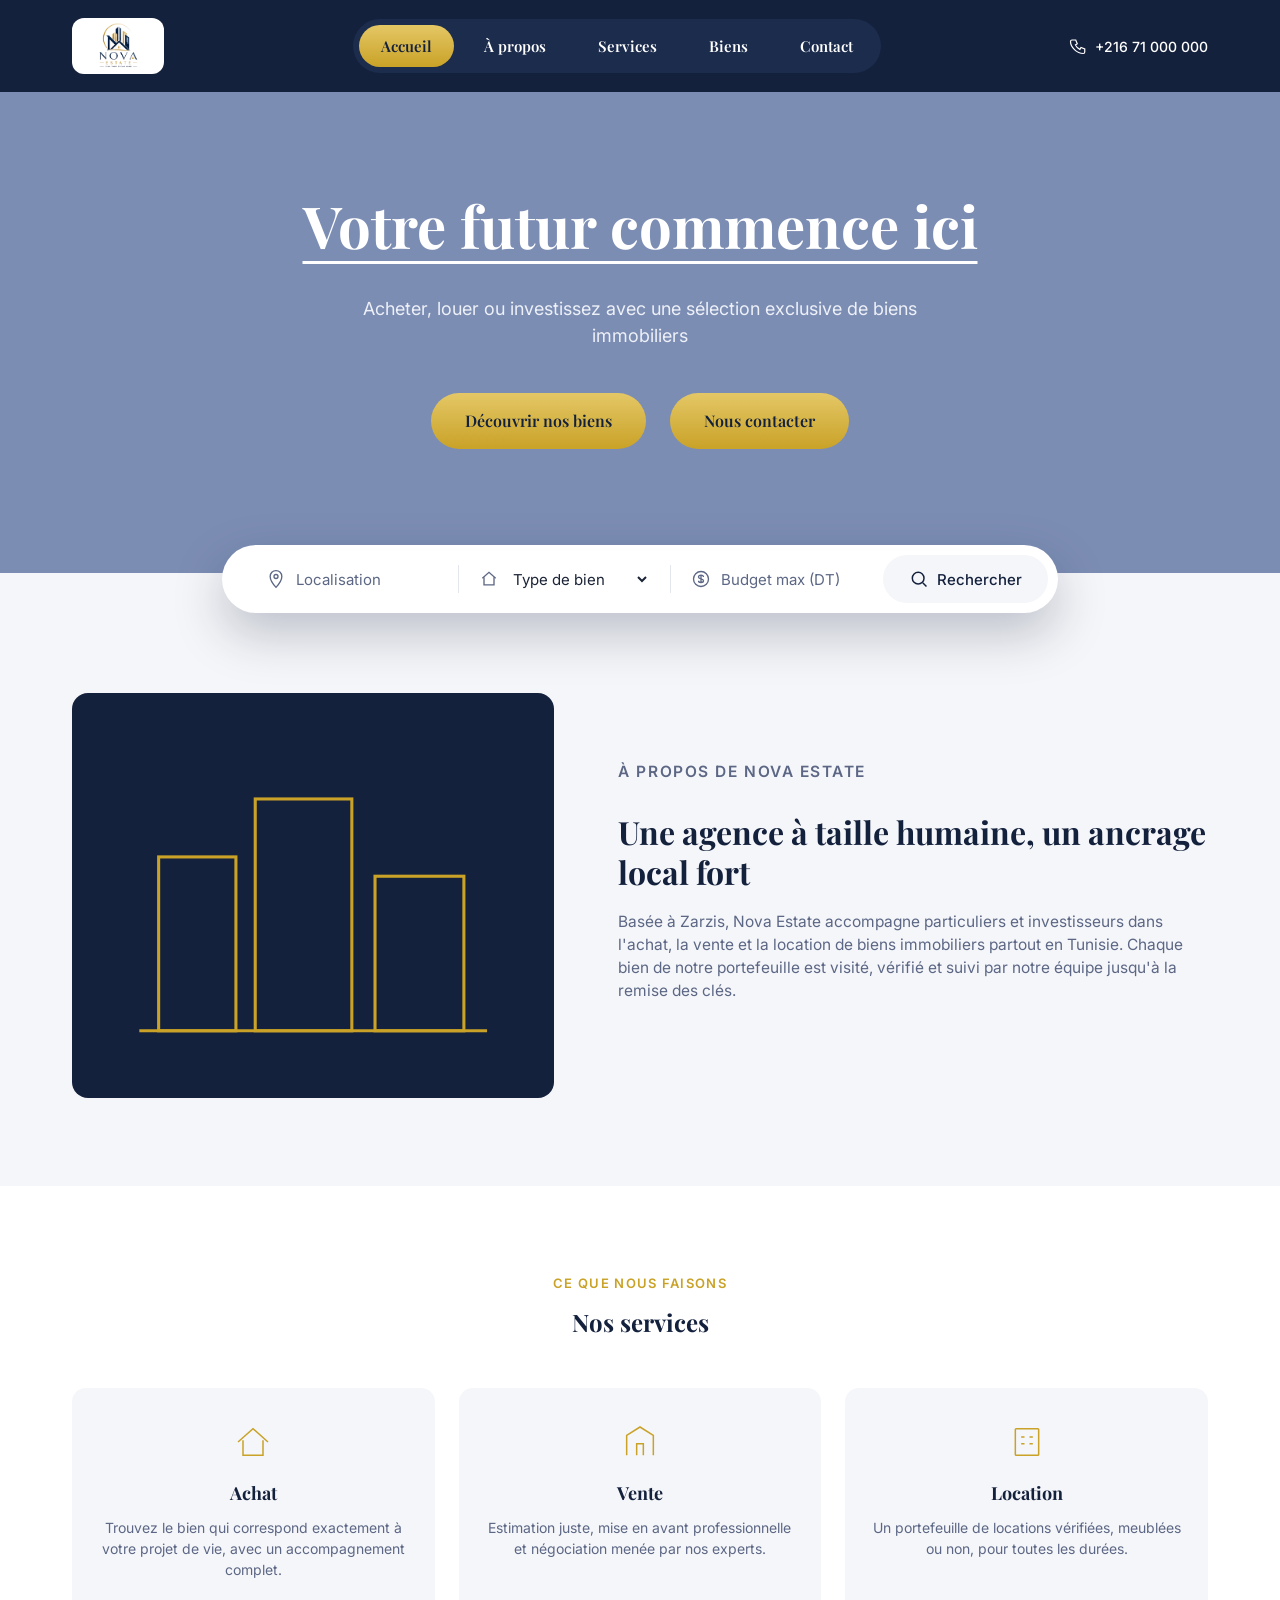
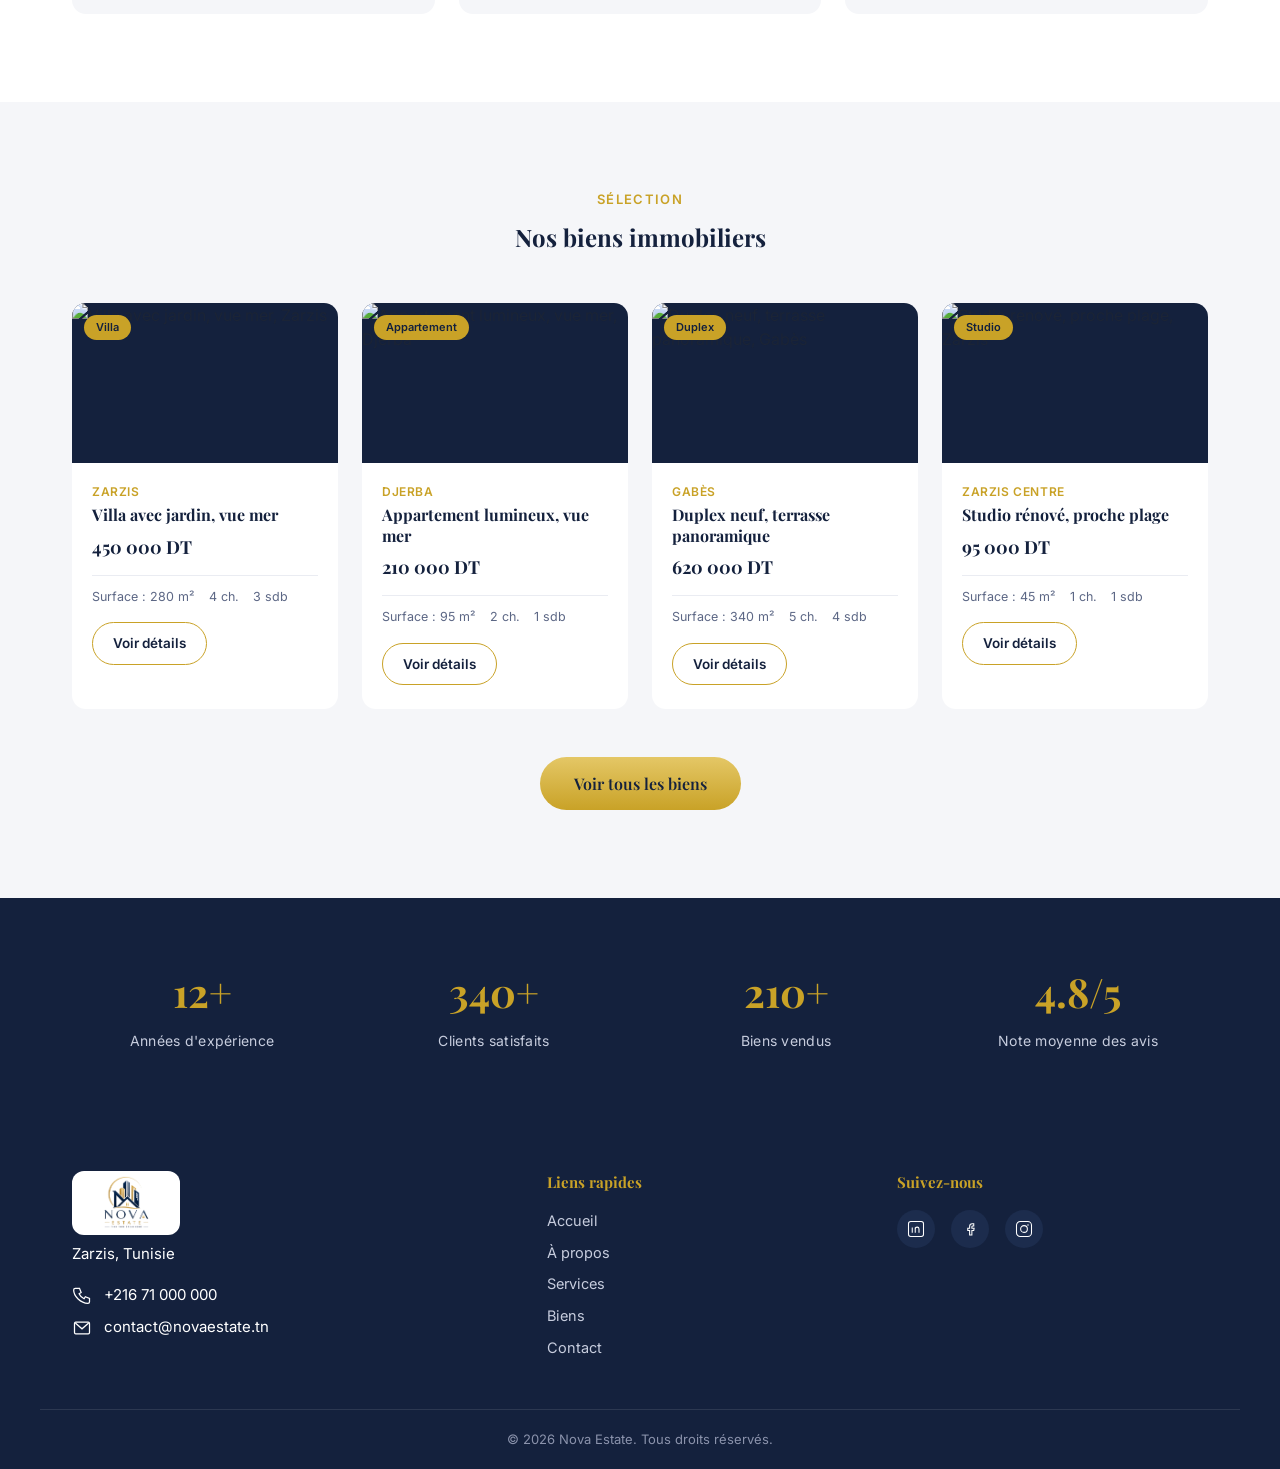
==== Accueil/index.html @ 4ec55966 "Update Nova Estate pages" ====
<!DOCTYPE html>
<html lang="fr">
  <head>
    <meta charset="UTF-8">
    <meta name="viewport" content="width=device-width, initial-scale=1.0">
    <title>Nova Estate — Votre futur commence ici</title>     <link rel="preconnect" href="https://fonts.googleapis.com">
    <link rel="preconnect" href="https://fonts.gstatic.com" crossorigin>
    <link href="https://fonts.googleapis.com/css2?family=Playfair+Display:wght@500;600;700&family=Inter:wght@400;500;600&display=swap" rel="stylesheet">
    <link rel="stylesheet" href="style.css">
  </head>
  <body>
    <header class="site-header">
      <div class="wrap header-row">
        <a href="#accueil" class="logo">
          <img src="/Nos-biens/LOGO/image.png" alt="Nova Estate" class="logo-img">
        </a>
        <nav class="main-nav" id="main-nav">
          <a href="#accueil" class="nav-link active">Accueil</a>
          <a href="#apropos" class="nav-link">À propos</a>
          <a href="#services" class="nav-link">Services</a>
          <a href="#biens" class="nav-link">Biens</a>
          <a href="#contact" class="nav-link">Contact</a>
        </nav>
        <div class="header-actions">
          <a href="tel:+21671000000" class="header-phone">
            <svg viewBox="0 0 24 24" class="phone-icon"><path d="M5 4h4l2 5-2.5 1.5a12 12 0 0 0 6 6L16 14l5 2v4a2 2 0 0 1-2 2C10.5 22 2 13.5 2 6a2 2 0 0 1 2-2Z" fill="none" stroke="currentColor" stroke-width="1.6"/></svg>
            <span>+216 71 000 000</span>
          </a>
          <button class="hamburger" id="hamburger" aria-label="Ouvrir le menu" aria-expanded="false" aria-controls="main-nav">
            <span></span>
            <span></span>
            <span></span>
          </button>
        </div>
      </div>
    </header>
    <section class="hero" id="accueil">
      <div class="wrap hero-content">
        <h1>Votre futur commence ici</h1>
        <p class="hero-sub">Acheter, louer ou investissez avec une sélection exclusive de biens immobiliers</p>
        <div class="hero-buttons">
          <a href="#biens" class="btn btn-gold">Découvrir nos biens</a>
          <a href="#contact" class="btn btn-gold">Nous contacter</a>
        </div>
        <form class="search-bar" aria-label="Recherche de bien" id="search-form">
          <div class="search-field">
            <svg viewBox="0 0 24 24" class="search-icon"><path d="M12 2C8 2 5 5 5 9c0 5.5 7 13 7 13s7-7.5 7-13c0-4-3-7-7-7z" fill="none" stroke="currentColor" stroke-width="1.6"/><circle cx="12" cy="9" r="2.4" fill="none" stroke="currentColor" stroke-width="1.6"/></svg>
            <input type="text" id="search-location" placeholder="Localisation">
          </div>
          <div class="search-divider"></div>
          <div class="search-field">
            <svg viewBox="0 0 24 24" class="search-icon"><path d="M4 11 12 4l8 7" fill="none" stroke="currentColor" stroke-width="1.6"/><path d="M6 10v9h12v-9" fill="none" stroke="currentColor" stroke-width="1.6"/></svg>
            <select id="search-type" aria-label="Type se bien">
              <option value="">Type de bien</option>
              <option value="Villa">Villa</option>
              <option value="Appartement">Appartement</option>
              <option value="Duplex">Duplex</option>
              <option value="Studio">Studio</option>
            </select>
          </div>
          <div class="search-divider"></div>
          <div class="search-field">
            <svg viewBox="0 0 24 24" class="search-icon"><circle cx="12" cy="12" r="9" fill="none" stroke="currentColor" stroke-width="1.6"/><path d="M12 7v10M15 9.5c0-1.4-1.3-2.2-3-2.2s-3 .9-3 2.2c0 3 6 1.6 6 4.6 0 1.4-1.4 2.2-3 2.2s-3-.9-3-2.2" fill="none" stroke="currentColor" stroke-width="1.6"/></svg>
            <input type="number" id="search-budget" placeholder="Budget max (DT)">
          </div>
          <button type="submit" class="search-submit" aria-label="Rechercher">
            <svg viewBox="0 0 24 24" class="search-icon"><circle cx="11" cy="11" r="7" fill="none" stroke="currentColor" stroke-width="1.8"/><line x1="21" y1="21" x2="16.5" y2="16.5" stroke="currentColor" stroke-width="1.8"/></svg>
            <span>Rechercher</span>
          </button>
        </form>
      </div>
    </section>
    <section class="about" id="apropos">
      <div class="wrap about-grid">
        <div class="about-visual">
          <svg viewBox="0 0 200 160" class="about-illustration">
            <rect x="20" y="60" width="40" height="90" fill="none" stroke="#C9A227" stroke-width="1.6"/>
            <rect x="70" y="30" width="50" height="120" fill="none" stroke="#C9A227" stroke-width="1.6"/>
            <rect x="132" y="70" width="46" height="80" fill="none" stroke="#C9A227" stroke-width="1.6"/>
            <line x1="10" y1="150" x2="190" y2="150" stroke="#C9A227" stroke-width="1.6"/>
          </svg>
        </div>
        <div class="about-text">
          <p class="eyebrow">À propos de Nova Estate</p>
          <h2>Une agence à taille humaine, un ancrage local fort</h2>
          <p>Basée à Zarzis, Nova Estate accompagne particuliers et investisseurs dans l'achat, la vente et la location de biens immobiliers partout en Tunisie. Chaque bien de notre portefeuille est visité, vérifié et suivi par notre équipe jusqu'à la remise des clés.</p>
        </div>
      </div>
    </section>
    <section class="services" id="services">
      <div class="wrap">
        <p class="eyebrow center">Ce que nous faisons</p>
        <h2 class="center">Nos services</h2>
        <div class="service-grid">
          <div class="service-card">
            <svg viewBox="0 0 48 48" class="service-icon"><path d="M6 24 24 8l18 16" fill="none" stroke="#C9A227" stroke-width="1.8"/><path d="M12 22v18h24V22" fill="none" stroke="#C9A227" stroke-width="1.8"/></svg>
            <h3>Achat</h3>
            <p>Trouvez le bien qui correspond exactement à votre projet de vie, avec un accompagnement complet.</p>
          </div>
          <div class="service-card">
            <svg viewBox="0 0 48 48" class="service-icon"><path d="M8 40V16l16-10 16 10v24" fill="none" stroke="#C9A227" stroke-width="1.8"/><path d="M20 40V26h8v14" fill="none" stroke="#C9A227" stroke-width="1.8"/></svg>
            <h3>Vente</h3>
            <p>Estimation juste, mise en avant professionnelle et négociation menée par nos experts.</p>
          </div>
          <div class="service-card">
            <svg viewBox="0 0 48 48" class="service-icon"><rect x="10" y="8" width="28" height="32" rx="1" fill="none" stroke="#C9A227" stroke-width="1.8"/><path d="M17 18h4M27 18h4M17 26h4M27 26h4" stroke="#C9A227" stroke-width="1.8"/></svg>
            <h3>Location</h3>
            <p>Un portefeuille de locations vérifiées, meublées ou non, pour toutes les durées.</p>
          </div>
        </div>
      </div>
    </section>
    <section class="listings" id="biens">
      <div class="wrap">
        <p class="eyebrow center">Sélection</p>
        <h2 class="center">Nos biens immobiliers</h2>
        <div class="listing-grid">
          <article class="property-card" data-location="zarzis" data-type="Villa" data-price="450000">
            <div class="property-visual">
              <img src="https://images.unsplash.com/photo-1580587771525-78b9dba3b914?q=80&w=1200&auto=format&fit=crop" alt="Villa avec jardin, vue mer, Zarzis" class="property-photo">
              <span class="property-tag">Villa</span>
            </div>
            <div class="property-body">
              <p class="property-loc">Zarzis</p>
              <h3>Villa avec jardin, vue mer</h3>
              <p class="property-price">450 000 DT</p>
              <ul class="spec-row">
                <li>Surface : 280 m²</li><li>4 ch.</li><li>3 sdb</li>
              </ul>
              <a href="#" class="btn btn-outline-gold">Voir détails</a>
            </div>
          </article>
          <article class="property-card" data-location="djerba" data-type="Appartement" data-price="210000">
            <div class="property-visual">
              <img src="https://images.unsplash.com/photo-1502672260266-1c1ef2d93688?q=80&w=1200&auto=format&fit=crop" alt="Appartement lumineux, vue mer, Djerba" class="property-photo">
              <span class="property-tag">Appartement</span>
            </div>
            <div class="property-body">
              <p class="property-loc">Djerba</p>
              <h3>Appartement lumineux, vue mer</h3>
              <p class="property-price">210 000 DT</p>
              <ul class="spec-row">
                <li>Surface : 95 m²</li><li>2 ch.</li><li>1 sdb</li>
              </ul>
              <a href="#" class="btn btn-outline-gold">Voir détails</a>
            </div>
          </article>
          <article class="property-card" data-location="gabes" data-type="Duplex" data-price="620000">
            <div class="property-visual">
              <img src="https://images.unsplash.com/photo-1600585154340-be6161a56a0c?q=80&w=1200&auto=format&fit=crop" alt="Duplex neuf, terrasse panoramique, Gabès" class="property-photo">
              <span class="property-tag">Duplex</span>
            </div>
            <div class="property-body">
              <p class="property-loc">Gabès</p>
              <h3>Duplex neuf, terrasse panoramique</h3>
              <p class="property-price">620 000 DT</p>
              <ul class="spec-row">
                <li>Surface : 340 m²</li><li>5 ch.</li><li>4 sdb</li>
              </ul>
              <a href="#" class="btn btn-outline-gold">Voir détails</a>
            </div>
          </article>
          <article class="property-card" data-location="zarzis centre" data-type="Studio" data-price="95000">
            <div class="property-visual">
              <img src="https://images.unsplash.com/photo-1522708323590-d24dbb6b0267?q=80&w=1200&auto=format&fit=crop" alt="Studio rénové, proche plage, Zarzis" class="property-photo">
              <span class="property-tag">Studio</span>
            </div>
            <div class="property-body">
              <p class="property-loc">Zarzis Centre</p>
              <h3>Studio rénové, proche plage</h3>
              <p class="property-price">95 000 DT</p>
              <ul class="spec-row">
                <li>Surface : 45 m²</li><li>1 ch.</li><li>1 sdb</li>
              </ul>
              <a href="#" class="btn btn-outline-gold">Voir détails</a>
            </div>
          </article>
      </div>
        <p class="no-results" id="no-results" hidden>Aucun bien ne correspond à votre recherche. Essayez d'élargir vos critères.</p>
        <div class="listing-cta">
          <button class="btn btn-gold" onclick="window.location.href='../Nos-biens/biens.html'">Voir tous les biens</button>
        </div>
      </div>
    </section>
    <section class="stats">
      <div class="wrap stats-grid">
        <div class="stat-item">
          <strong>12+</strong>
          <span>Années d'expérience</span>
        </div>
        <div class="stat-item">
          <strong>340+</strong>
          <span>Clients satisfaits</span>
        </div>
        <div class="stat-item">
          <strong>210+</strong>
          <span>Biens vendus</span>
        </div>
        <div class="stat-item">
          <strong>4.8/5</strong>
          <span>Note moyenne des avis</span>
        </div>
      </div>
    </section>
    <footer class="site-footer" id="contact">
      <div class="wrap footer-grid">
        <div class="footer-brand">
          <img src="/Nos-biens/LOGO/image.png" alt="Nova Estate" class="footer-logo-img">
          <p>Zarzis, Tunisie</p>
          <div class="contact-line">
            <svg viewBox="0 0 24 24" class="contact-icon"><path d="M5 4h4l2 5-2.5 1.5a12 12 0 0 0 6 6L16 14l5 2v4a2 2 0 0 1-2 2C10.5 22 2 13.5 2 6a2 2 0 0 1 2-2Z" fill="none" stroke="currentColor" stroke-width="1.5"/></svg>
            <span>+216 71 000 000</span>
          </div>
          <div class="contact-line">
            <svg viewBox="0 0 24 24" class="contact-icon"><rect x="3" y="5" width="18" height="14" rx="1.5" fill="none" stroke="currentColor" stroke-width="1.5"/><path d="M4 6l8 7 8-7" fill="none" stroke="currentColor" stroke-width="1.5"/></svg>
            <span>contact@novaestate.tn</span>
          </div>
        </div>
        <div class="footer-col">
          <h4>Liens rapides</h4>
          <a href="#accueil">Accueil</a>
          <a href="#apropos">À propos</a>
          <a href="#services">Services</a>
          <a href="#biens">Biens</a>
          <a href="#contact">Contact</a>
        </div>
        <div class="footer-col">
          <h4>Suivez-nous</h4>
          <div class="footer-social">
            <a href="#" aria-label="LinkedIn">
              <svg viewBox="0 0 24 24"><rect x="2" y="2" width="20" height="20" rx="3" fill="none" stroke="currentColor" stroke-width="1.4"/><path d="M7 10v7M7 7v.01M11 17v-7M11 12c0-1.7 1.3-2.5 2.5-2.5S16 10.3 16 12v5" fill="none" stroke="currentColor" stroke-width="1.4"/></svg>
            </a>
            <a href="#" aria-label="Facebook">
              <svg viewBox="0 0 24 24"><path d="M15 8h2V5h-2c-2 0-3.5 1.5-3.5 3.5V11H9v3h2.5v6h3v-6H17l.5-3h-3V9c0-.6.4-1 1-1Z" fill="none" stroke="currentColor" stroke-width="1.4"/></svg>
            </a>
            <a href="#" aria-label="Instagram">
            <svg viewBox="0 0 24 24"><rect x="2" y="2" width="20" height="20" rx="5" fill="none" stroke="currentColor" stroke-width="1.4"/><circle cx="12" cy="12" r="4.5" fill="none" stroke="currentColor" stroke-width="1.4"/><circle cx="17.3" cy="6.7" r="1" fill="currentColor"/></svg>
            </a>
          </div>
        </div>
      </div>
      <div class="wrap footer-bottom">
        <p>© 2026 Nova Estate. Tous droits réservés.</p>
      </div>
    </footer>
    <script src="script.js"></script>
  </body>
</html>
---- Accueil/style.css ----
:root {
  --navy: #14213D;
  --navy-soft: #1C2C4D;
  --slate-blue: #7C8DB4;
  --slate-blue-deep: #6D7EA6;
  --gold: #C9A227;
  --gold-light: #E4C766;
  --white: #FFFFFF;
  --paper: #F5F6F9;
  --ink: #1B2436;
  --muted: #5C6785;
 
  --font-display: 'Playfair Display', serif;
  --font-body: 'Inter', sans-serif;
 
  --wrap: 1200px;
}
 
* { box-sizing: border-box; margin: 0; padding: 0; }
html { scroll-behavior: smooth; }
 
body {
  font-family: var(--font-body);
  color: var(--ink);
  background: var(--paper);
  line-height: 1.5;
  -webkit-font-smoothing: antialiased;
}
 
a { color: inherit; text-decoration: none; }
ul { list-style: none; }
img, svg { display: block; max-width: 100%; }
 
.wrap { max-width: var(--wrap); margin: 0 auto; padding: 0 32px; }
 
h1, h2, h3 { font-family: var(--font-display); color: var(--navy); }
 
.eyebrow {
  font-size: 13px;
  letter-spacing: 0.1em;
  text-transform: uppercase;
  color: var(--gold);
  font-weight: 600;
  margin-bottom: 10px;
}
.eyebrow.center, h2.center { text-align: center; }
h2.center { margin: 0 auto 48px; }
 
a:focus-visible, button:focus-visible, input:focus-visible {
  outline: 2px solid var(--gold);
  outline-offset: 3px;
}
 
@media (prefers-reduced-motion: reduce) {
  html { scroll-behavior: auto; }
  * { animation: none !important; transition: none !important; }
}
 
/* ============================================
   BUTTONS
   ============================================ */
.btn {
  display: inline-flex;
  align-items: center;
  justify-content: center;
  padding: 16px 34px;
  font-family: var(--font-display);
  font-weight: 600;
  font-size: 16px;
  border-radius: 999px;
  cursor: pointer;
  border: none;
  transition: transform 0.15s ease, box-shadow 0.15s ease;
}
 
.btn-gold {
  background: linear-gradient(180deg, var(--gold-light), var(--gold));
  color: var(--navy);
}
.btn-gold:hover {
  transform: translateY(-2px);
  box-shadow: 0 10px 24px rgba(201, 162, 39, 0.35);
}
 
.btn-outline-gold {
  display: inline-flex;
  align-items: center;
  justify-content: center;
  margin-top: 16px;
  padding: 10px 20px;
  font-family: var(--font-body);
  font-weight: 600;
  font-size: 13.5px;
  color: var(--navy);
  border: 1.5px solid var(--gold);
  border-radius: 999px;
  transition: background 0.15s ease, color 0.15s ease;
}
.btn-outline-gold:hover {
  background: var(--gold);
  color: var(--white);
}
 
/* ============================================
   HEADER
   ============================================ */
.site-header {
  background: var(--navy);
  padding: 18px 0;
}
 
.header-row {
  display: flex;
  align-items: center;
  justify-content: space-between;
  gap: 32px;
}
 
.logo { display: flex; align-items: center; gap: 12px; }
.logo-img {
  height: 56px;
  width: auto;
  display: block;
  background: var(--white);
  border-radius: 12px;
  padding: 4px 10px;
}
 
.main-nav {
  display: flex;
  align-items: center;
  gap: 8px;
  background: var(--navy-soft);
  border-radius: 999px;
  padding: 6px;
}
 
.nav-link {
  font-family: var(--font-display);
  font-weight: 600;
  font-size: 15px;
  color: var(--white);
  padding: 12px 22px;
  border-radius: 999px;
  text-align: center;
  line-height: 1.2;
  transition: background 0.15s ease, color 0.15s ease;
}
.nav-link:hover { background: rgba(255,255,255,0.08); }
.nav-link.active {
  background: linear-gradient(180deg, var(--gold-light), var(--gold));
  color: var(--navy);
}
 
.header-actions { display: flex; align-items: center; gap: 20px; }
 
.header-phone {
  display: flex;
  align-items: center;
  gap: 8px;
  color: var(--white);
  font-family: var(--font-body);
  font-weight: 500;
  font-size: 14px;
  white-space: nowrap;
}
.header-phone:hover { color: var(--gold-light); }
.phone-icon { width: 18px; height: 18px; flex-shrink: 0; }
 
.hamburger {
  display: none;
  flex-direction: column;
  justify-content: center;
  gap: 5px;
  width: 40px;
  height: 40px;
  background: var(--navy-soft);
  border: none;
  border-radius: 8px;
  cursor: pointer;
  padding: 0;
}
.hamburger span {
  display: block;
  width: 20px;
  height: 2px;
  background: var(--white);
  margin: 0 auto;
  transition: transform 0.2s ease, opacity 0.2s ease;
}
.hamburger.is-open span:nth-child(1) { transform: translateY(7px) rotate(45deg); }
.hamburger.is-open span:nth-child(2) { opacity: 0; }
.hamburger.is-open span:nth-child(3) { transform: translateY(-7px) rotate(-45deg); }
 
/* ============================================
   HERO
   ============================================ */
.hero {
  background: var(--slate-blue);
  padding: 90px 0 0;
}
 
.hero-content { text-align: center; max-width: 900px; margin: 0 auto; }
 
.hero h1 {
  font-size: clamp(34px, 5.4vw, 58px);
  font-weight: 700;
  color: var(--white);
  text-decoration: underline;
  text-decoration-thickness: 3px;
  text-underline-offset: 12px;
  margin-bottom: 26px;
}
 
.hero-sub {
  font-size: 18px;
  color: #EDF0F7;
  max-width: 620px;
  margin: 0 auto 44px;
}
 
.hero-buttons {
  display: flex;
  justify-content: center;
  gap: 24px;
  margin-bottom: 56px;
  flex-wrap: wrap;
}
 
.search-bar {
  background: var(--white);
  border-radius: 999px;
  display: flex;
  align-items: center;
  padding: 10px 10px 10px 30px;
  gap: 6px;
  box-shadow: 0 20px 50px rgba(20, 33, 61, 0.25);
  transform: translateY(40px);
  flex-wrap: wrap;
}
 
.search-field {
  display: flex;
  align-items: center;
  gap: 10px;
  flex: 1;
  min-width: 140px;
  padding: 10px 14px;
}
 
.search-icon { width: 20px; height: 20px; color: var(--muted); flex-shrink: 0; }
 
.search-field input {
  border: none;
  outline: none;
  font-family: var(--font-body);
  font-size: 15px;
  color: var(--ink);
  width: 100%;
  background: transparent;
}
.search-field input::placeholder { color: var(--muted); }
 
.search-divider { width: 1px; height: 28px; background: #E3E6ED; }
 
.search-field select {
  border: none;
  outline: none;
  font-family: var(--font-body);
  font-size: 15px;
  color: var(--ink);
  width: 100%;
  background: transparent;
  cursor: pointer;
}
 
.no-results {
  text-align: center;
  color: var(--muted);
  font-size: 15px;
  padding: 40px 0 8px;
}
 
.property-card.is-hidden { display: none; }
 
.search-submit {
  display: flex;
  align-items: center;
  gap: 8px;
  background: var(--paper);
  border: none;
  border-radius: 999px;
  padding: 14px 26px;
  font-family: var(--font-body);
  font-weight: 500;
  font-size: 15px;
  color: var(--navy);
  cursor: pointer;
  transition: background 0.15s ease;
}
.search-submit:hover { background: #E9EBF2; }
.search-submit .search-icon { color: var(--navy); }
 
/* ============================================
   A PROPOS
   ============================================ */
.about { padding: 120px 0 88px; background: var(--paper); }
 
.about-grid {
  display: grid;
  grid-template-columns: 0.9fr 1.1fr;
  gap: 64px;
  align-items: center;
}
 
.about-visual {
  background: var(--navy);
  border-radius: 16px;
  padding: 48px;
  display: flex;
  align-items: center;
  justify-content: center;
}
.about-illustration { width: 100%; }
 
.about-text h2 {
  font-size: clamp(24px, 3vw, 32px);
  margin-bottom: 18px;
  line-height: 1.25;
}
.about-text p { color: var(--muted); font-size: 15.5px; margin-bottom: 28px; }
 
.about-stats {
  display: flex;
  gap: 40px;
}
.about-stats div { display: flex; flex-direction: column; }
.about-stats strong {
  font-family: var(--font-display);
  font-size: 30px;
  color: var(--gold);
}
.about-stats span { font-size: 13px; color: var(--muted); }
 
/* ============================================
   SERVICES
   ============================================ */
.services { padding: 88px 0; background: var(--white); }
 
.service-grid {
  display: grid;
  grid-template-columns: repeat(3, 1fr);
  gap: 24px;
}
 
.service-card {
  background: var(--paper);
  border-radius: 14px;
  padding: 34px 26px;
  text-align: center;
  transition: transform 0.15s ease, box-shadow 0.15s ease;
}
.service-card:hover {
  transform: translateY(-4px);
  box-shadow: 0 16px 32px rgba(20,33,61,0.08);
}
.service-icon { width: 40px; height: 40px; margin: 0 auto 18px; }
.service-card h3 { font-size: 18px; margin-bottom: 10px; }
.service-card p { font-size: 14px; color: var(--muted); }
 
/* ============================================
   LISTINGS
   ============================================ */
.listings { padding: 88px 0; background: var(--paper); }
 
.listing-grid {
  display: grid;
  grid-template-columns: repeat(4, 1fr);
  gap: 24px;
}
 
.property-card {
  background: var(--white);
  border-radius: 14px;
  overflow: hidden;
  transition: transform 0.15s ease, box-shadow 0.15s ease;
}
.property-card:hover {
  transform: translateY(-4px);
  box-shadow: 0 16px 32px rgba(20,33,61,0.10);
}
 
.property-visual {
  position: relative;
  aspect-ratio: 5/3;
  background: var(--navy);
  display: flex;
  align-items: center;
  justify-content: center;
}
.property-photo {
  width: 100%;
  height: 100%;
  object-fit: cover;
}
 
.property-tag {
  position: absolute;
  top: 12px;
  left: 12px;
  background: var(--gold);
  color: var(--navy);
  font-size: 11px;
  font-weight: 600;
  padding: 4px 12px;
  border-radius: 999px;
}
 
.property-body { padding: 20px 20px 24px; }
.property-loc { font-size: 12px; color: var(--gold); font-weight: 600; letter-spacing: 0.05em; text-transform: uppercase; margin-bottom: 4px; }
.property-body h3 { font-size: 16px; margin-bottom: 8px; line-height: 1.3; }
.property-price { font-family: var(--font-display); font-size: 18px; color: var(--navy); font-weight: 700; margin-bottom: 14px; }
 
.spec-row { display: flex; gap: 14px; font-size: 12.5px; color: var(--muted); border-top: 1px solid #EAECF2; padding-top: 12px; }
 
.listing-cta { display: flex; justify-content: center; margin-top: 48px; }
 
/* ============================================
   STATISTIQUES
   ============================================ */
.stats { background: var(--navy); padding: 64px 0; }
 
.stats-grid {
  display: grid;
  grid-template-columns: repeat(4, 1fr);
  gap: 32px;
  text-align: center;
}
 
.stat-item { display: flex; flex-direction: column; gap: 8px; }
.stat-item strong {
  font-family: var(--font-display);
  font-size: 40px;
  font-weight: 700;
  color: var(--gold);
}
.stat-item span {
  font-size: 14px;
  color: #C7CDDE;
  letter-spacing: 0.02em;
}
 
/* ============================================
   FOOTER
   ============================================ */
.site-footer { background: var(--navy); padding-top: 56px; }
 
.footer-grid {
  display: grid;
  grid-template-columns: 1.4fr 1fr 1fr;
  gap: 40px;
  padding-bottom: 40px;
}
 
.footer-logo-img {
  height: 64px;
  width: auto;
  margin-bottom: 8px;
  background: var(--white);
  border-radius: 12px;
  padding: 4px 12px;
}
.footer-brand p { color: var(--white); font-size: 15px; margin: 6px 0 18px; }
.footer-brand .contact-line { margin-bottom: 10px; }
 
.footer-col h4 {
  font-family: var(--font-display);
  font-size: 15px;
  color: var(--gold);
  margin-bottom: 16px;
}
.footer-col a {
  display: block;
  color: #C7CDDE;
  font-size: 14.5px;
  margin-bottom: 10px;
  transition: color 0.15s ease;
}
.footer-col a:hover { color: var(--white); }
 
.footer-contact { display: flex; flex-direction: column; gap: 14px; }
.contact-line { display: flex; align-items: center; gap: 12px; color: var(--white); font-size: 15px; }
.contact-icon { width: 20px; height: 20px; color: var(--white); flex-shrink: 0; }
 
.footer-social { display: flex; gap: 16px; }
.footer-social a {
  width: 38px; height: 38px;
  border-radius: 50%;
  background: var(--navy-soft);
  display: flex;
  align-items: center;
  justify-content: center;
  color: var(--white);
  transition: background 0.15s ease;
  margin-bottom: 0;
}
.footer-social a:hover { background: var(--gold); color: var(--navy); }
.footer-social svg { width: 18px; height: 18px; }
 
.footer-bottom {
  border-top: 1px solid rgba(255,255,255,0.1);
  padding: 20px 32px;
  text-align: center;
}
.footer-bottom p { color: #8B93AC; font-size: 13px; }
 
/* ============================================
   RESPONSIVE
   ============================================ */
@media (max-width: 960px) {
  .header-row { flex-wrap: wrap; }
  .hamburger { display: flex; }
  .main-nav {
    order: 3;
    flex-basis: 100%;
    flex-direction: column;
    align-items: stretch;
    gap: 4px;
    max-height: 0;
    overflow: hidden;
    padding: 0;
    margin-top: 0;
    opacity: 0;
    transition: max-height 0.25s ease, opacity 0.2s ease, padding 0.25s ease, margin 0.25s ease;
  }
  .main-nav.is-open {
    max-height: 400px;
    opacity: 1;
    padding: 10px;
    margin-top: 14px;
  }
  .nav-link { text-align: left; }
  .search-bar { flex-direction: column; align-items: stretch; border-radius: 20px; padding: 16px; }
  .search-divider { display: none; }
  .search-submit { justify-content: center; }
  .about-grid { grid-template-columns: 1fr; }
  .service-grid { grid-template-columns: repeat(2, 1fr); }
  .listing-grid { grid-template-columns: repeat(2, 1fr); }
  .stats-grid { grid-template-columns: repeat(2, 1fr); }
  .footer-grid { grid-template-columns: 1fr 1fr; }
}
 
@media (max-width: 560px) {
  .wrap { padding: 0 20px; }
  .header-phone span { display: none; }
  .service-grid { grid-template-columns: 1fr; }
  .listing-grid { grid-template-columns: 1fr; }
  .stats-grid { grid-template-columns: 1fr 1fr; gap: 24px; }
  .footer-grid { grid-template-columns: 1fr; }
  .hero-buttons { flex-direction: column; align-items: center; }
}
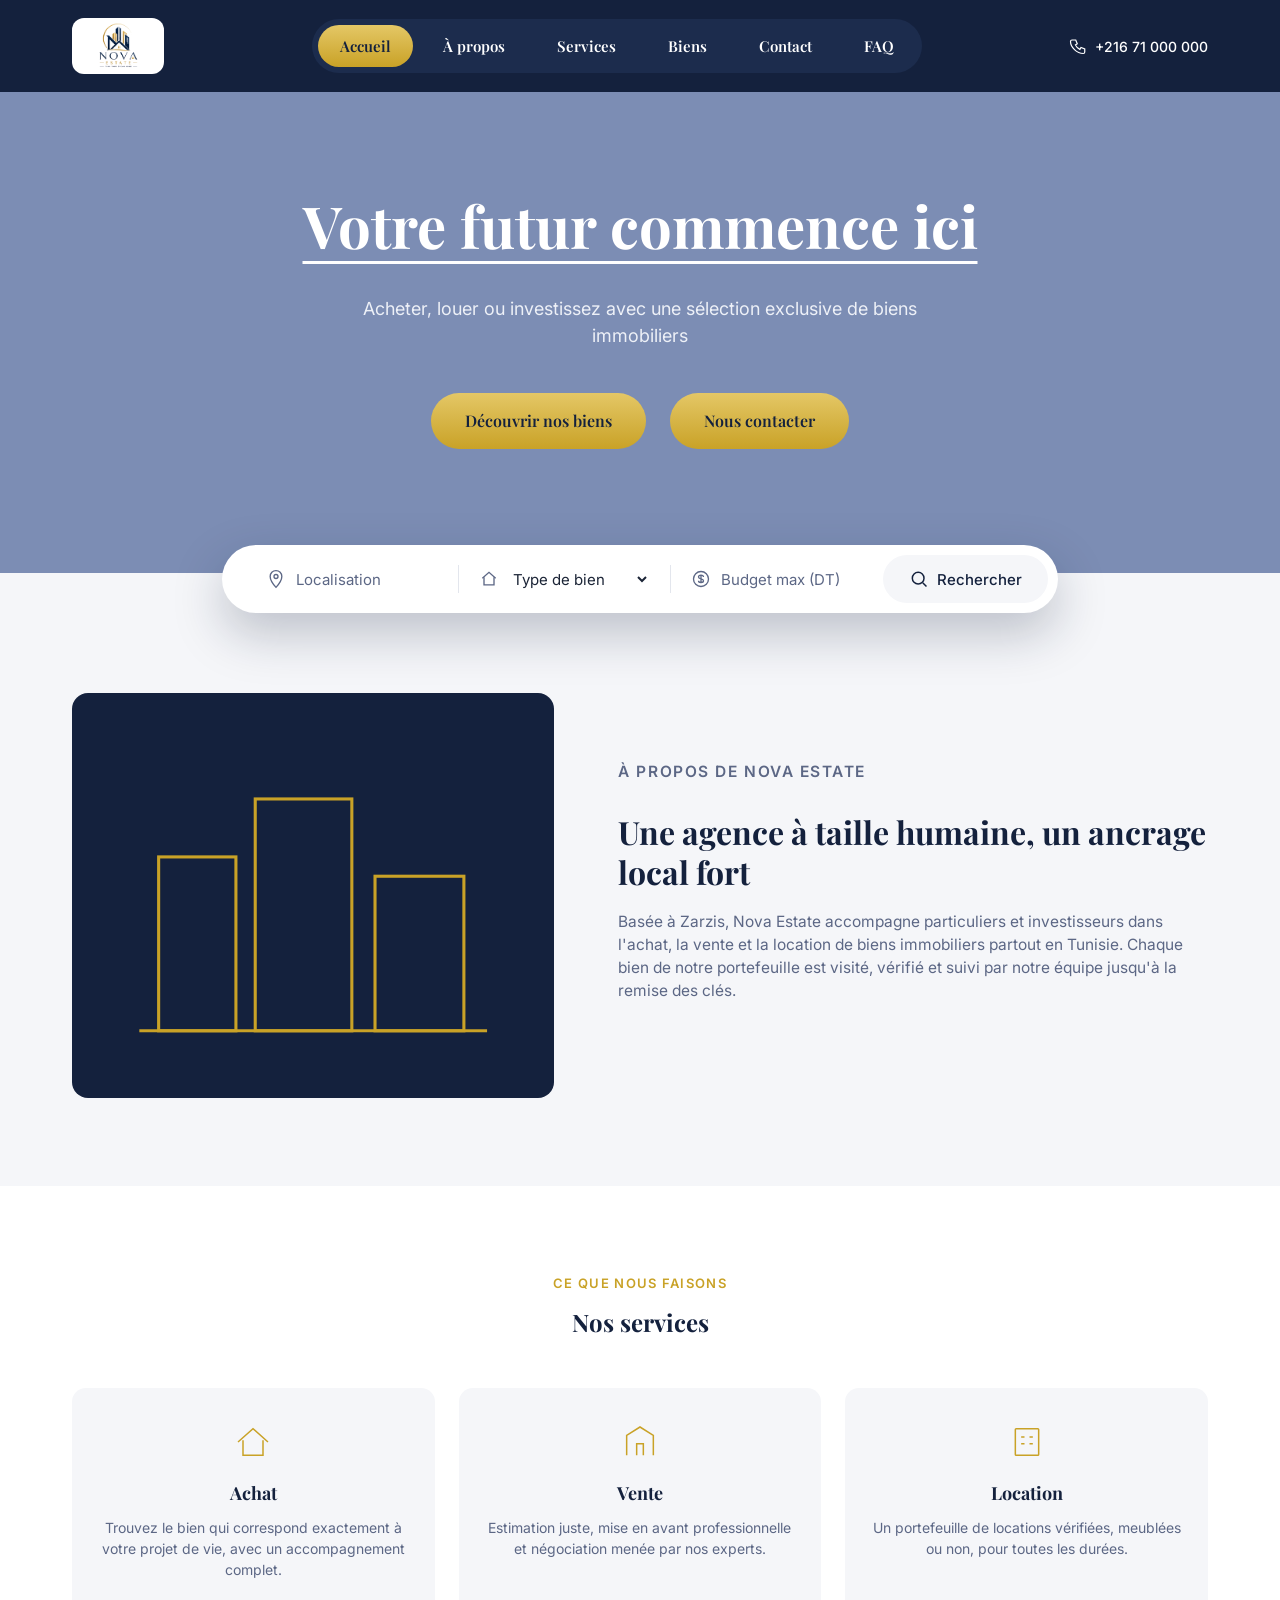
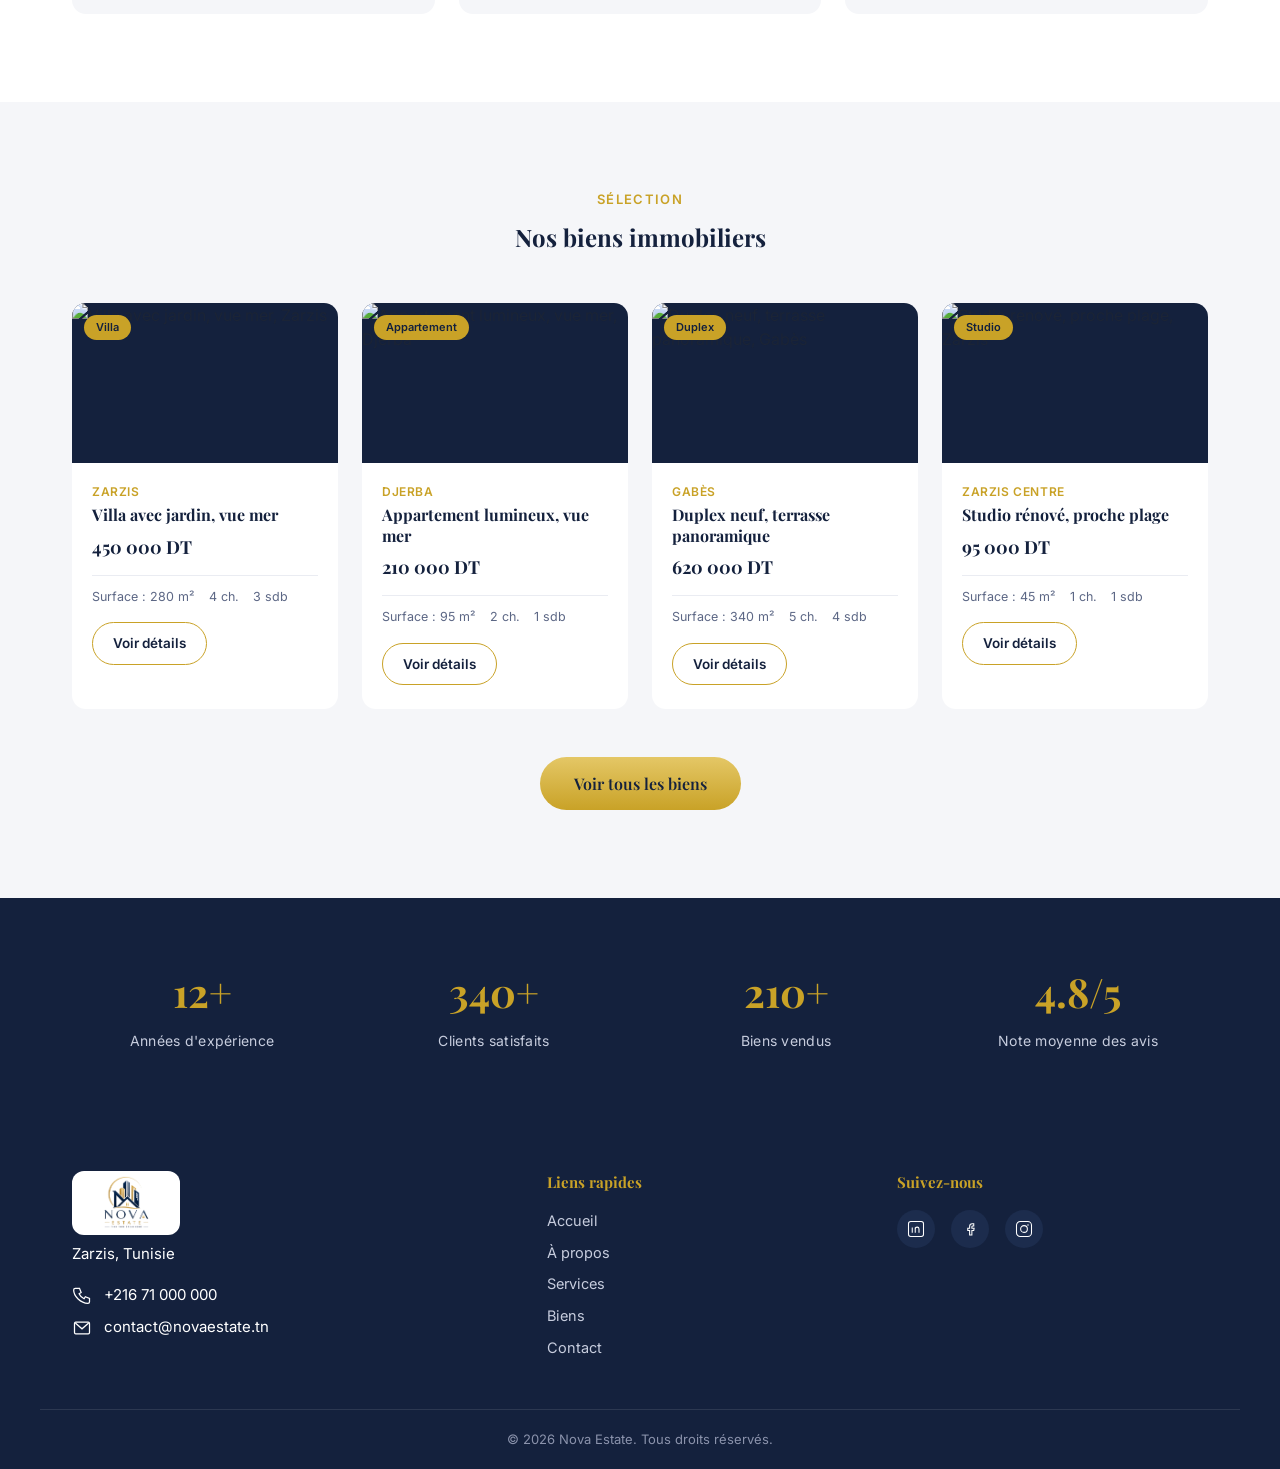
==== commit b855b830: "Update homepage, property listing and add FAQ page" ====
--- a/Accueil/index.html
+++ b/Accueil/index.html
@@ -3,7 +3,8 @@
   <head>
     <meta charset="UTF-8">
     <meta name="viewport" content="width=device-width, initial-scale=1.0">
-    <title>Nova Estate — Votre futur commence ici</title>     <link rel="preconnect" href="https://fonts.googleapis.com">
+    <title>Nova Estate — Votre futur commence ici</title>
+    <link rel="preconnect" href="https://fonts.googleapis.com">
     <link rel="preconnect" href="https://fonts.gstatic.com" crossorigin>
     <link href="https://fonts.googleapis.com/css2?family=Playfair+Display:wght@500;600;700&family=Inter:wght@400;500;600&display=swap" rel="stylesheet">
     <link rel="stylesheet" href="style.css">
@@ -20,6 +21,7 @@
           <a href="#services" class="nav-link">Services</a>
           <a href="#biens" class="nav-link">Biens</a>
           <a href="#contact" class="nav-link">Contact</a>
+          <a href="/FAQ/faq.html" class="nav-link">FAQ</a>
         </nav>
         <div class="header-actions">
           <a href="tel:+21671000000" class="header-phone">
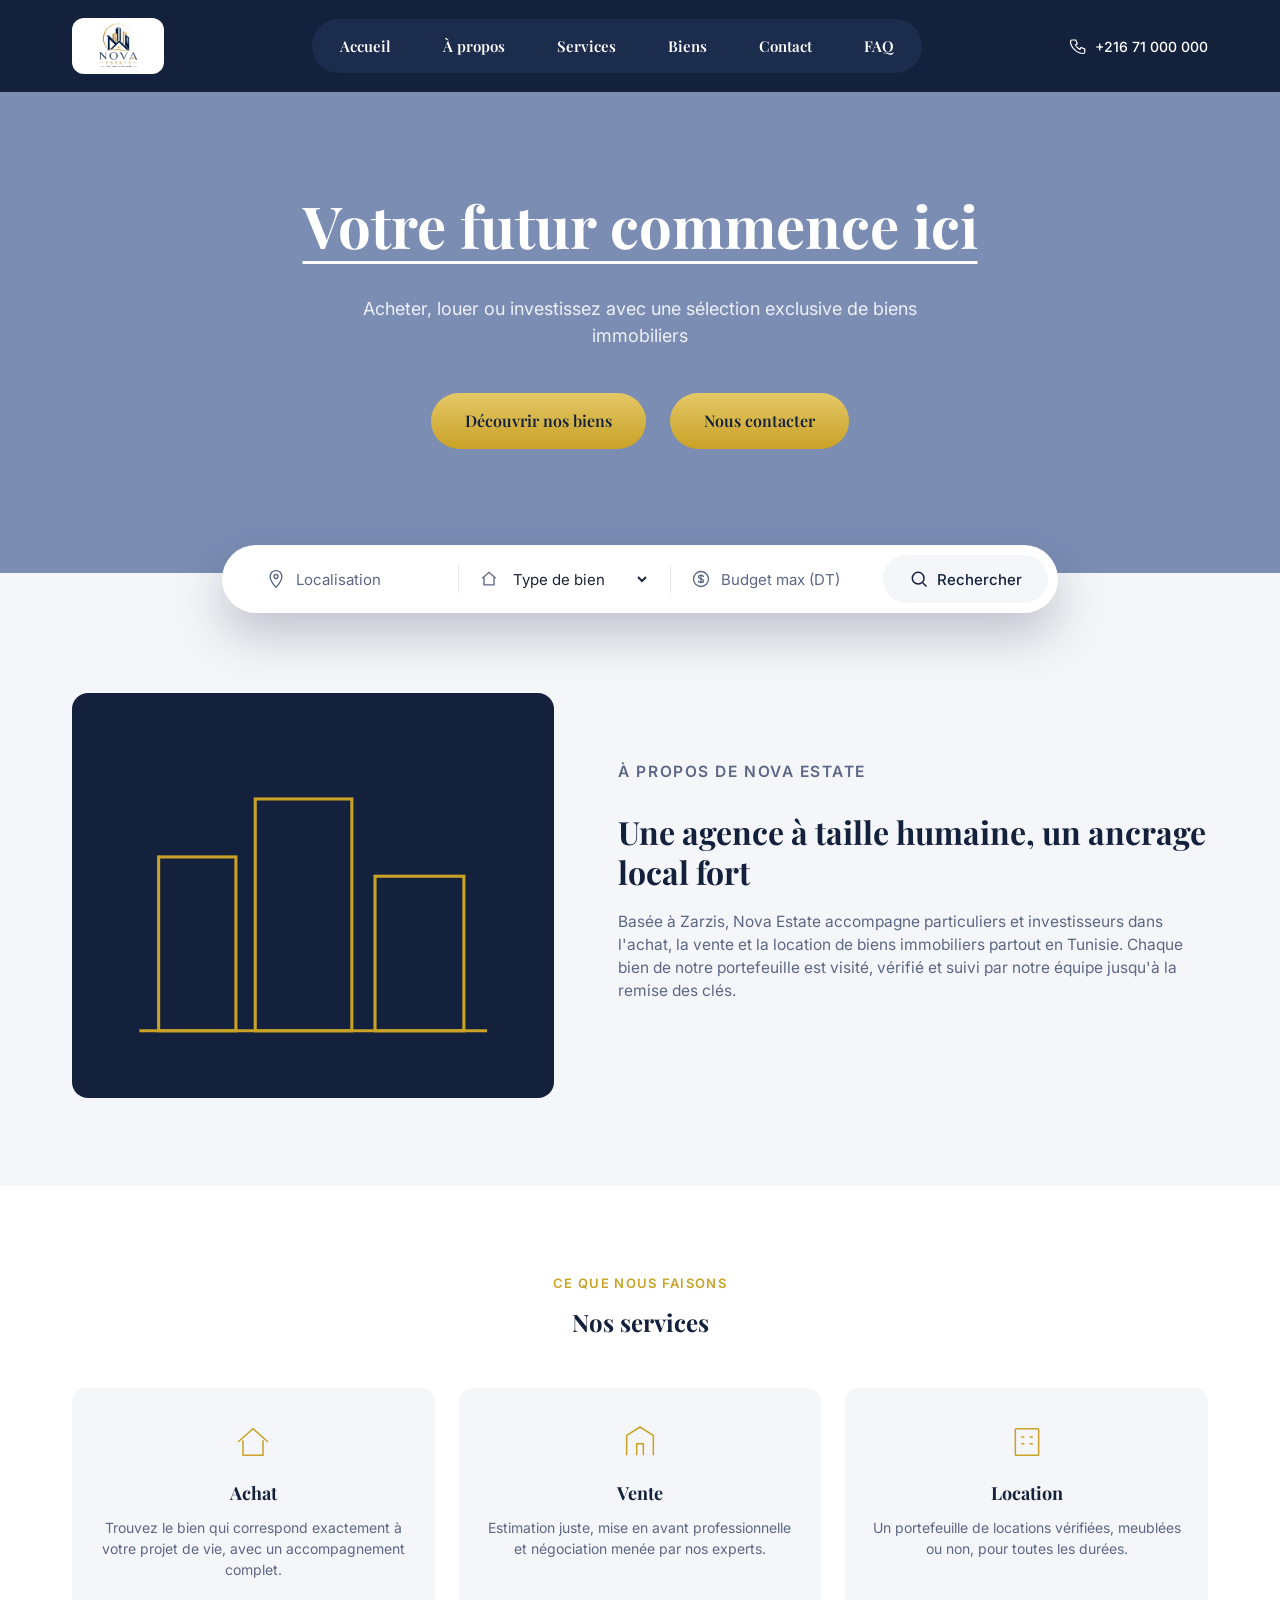
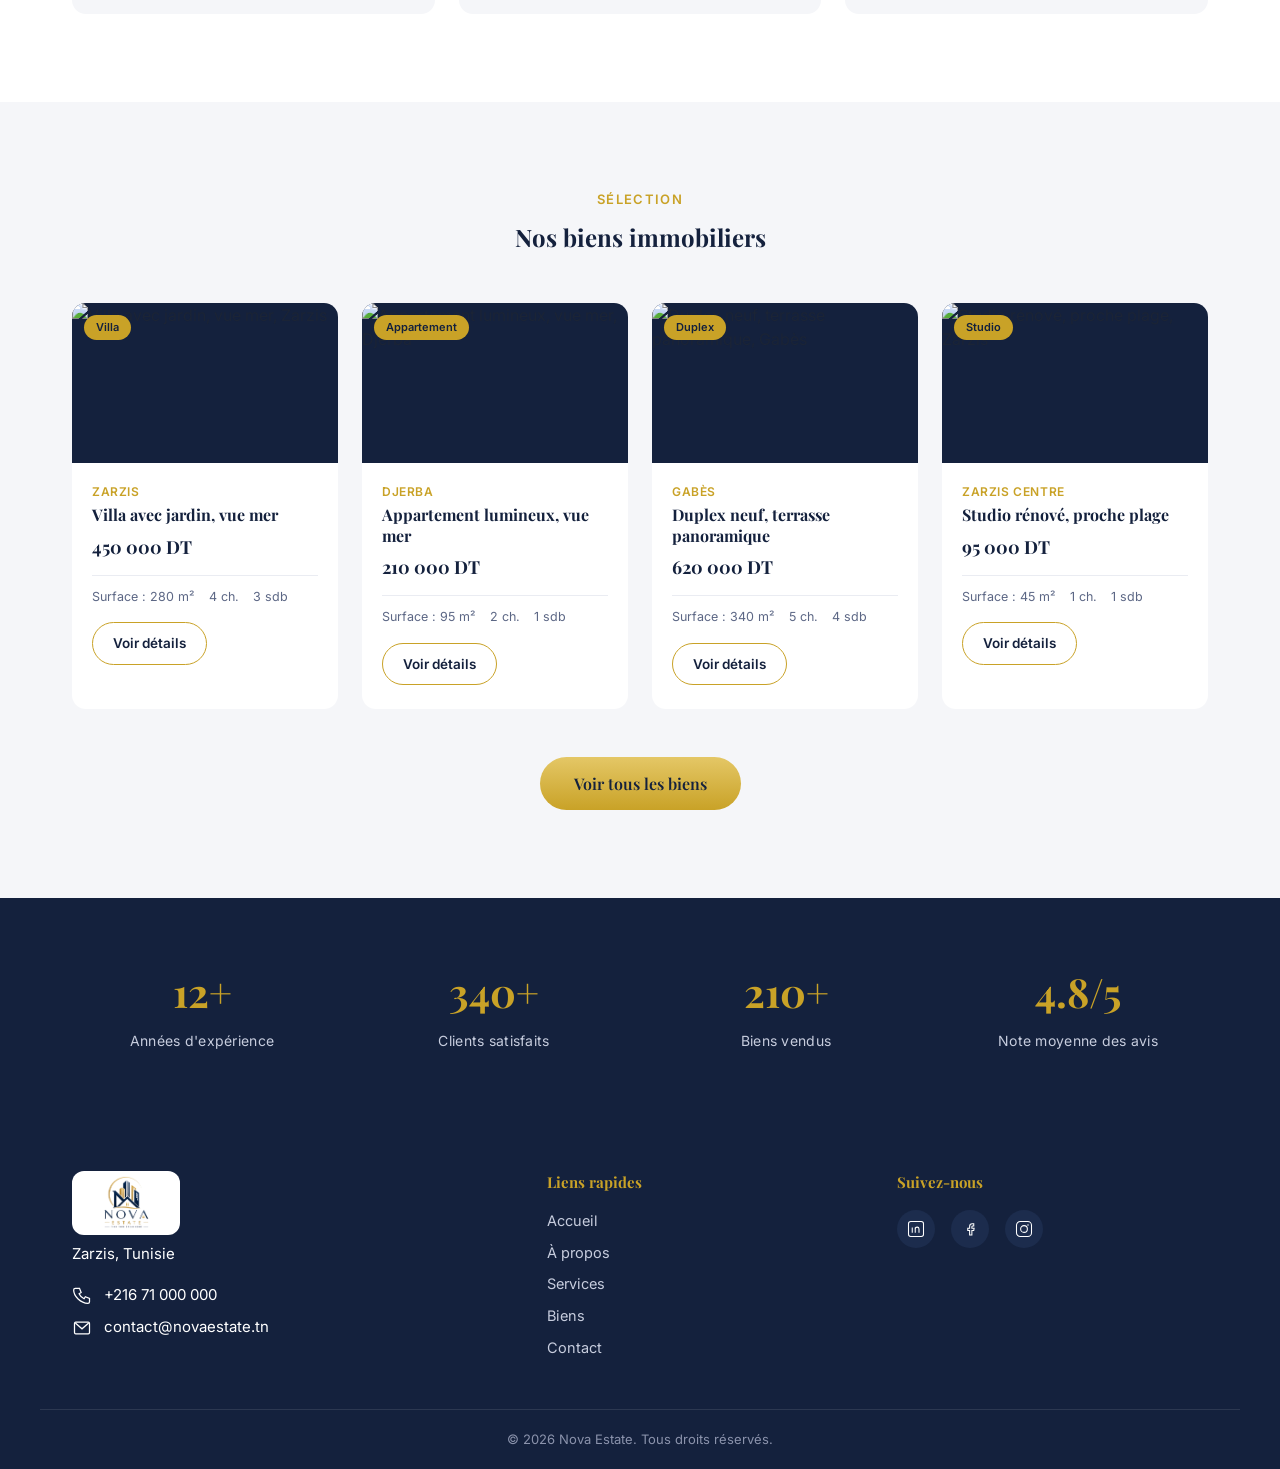
==== commit 368db1c9: "Update pages and improve property management" ====
--- a/Accueil/index.html
+++ b/Accueil/index.html
@@ -16,12 +16,12 @@
           <img src="/Nos-biens/LOGO/image.png" alt="Nova Estate" class="logo-img">
         </a>
         <nav class="main-nav" id="main-nav">
-          <a href="#accueil" class="nav-link active">Accueil</a>
+          <a href="../Accueil/index.html" class="nav-link active">Accueil</a>
           <a href="#apropos" class="nav-link">À propos</a>
           <a href="#services" class="nav-link">Services</a>
-          <a href="#biens" class="nav-link">Biens</a>
+          <a href="../Nos-biens/biens.html" class="nav-link">Biens</a>
           <a href="#contact" class="nav-link">Contact</a>
-          <a href="/FAQ/faq.html" class="nav-link">FAQ</a>
+          <a href="../FAQ/faq.html" class="nav-link">FAQ</a>
         </nav>
         <div class="header-actions">
           <a href="tel:+21671000000" class="header-phone">
